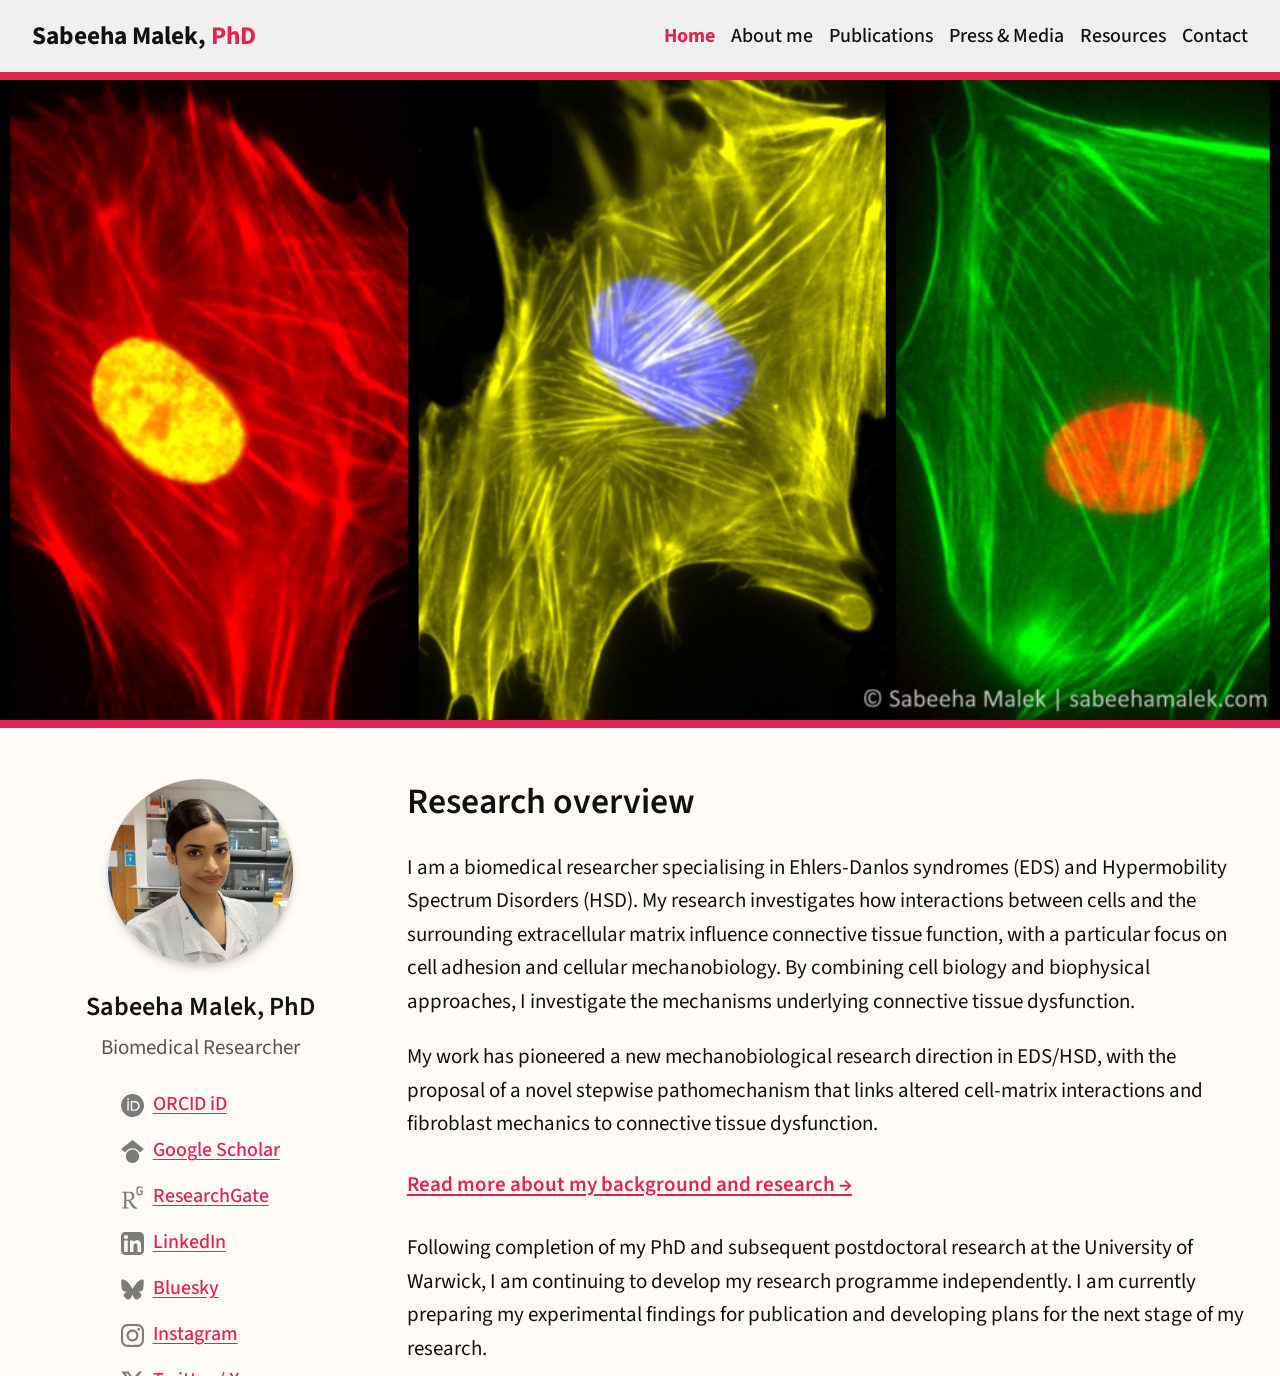
==== index.html @ ce9088b2 "Refactor social links in follow modal" ====
<!DOCTYPE html>
<html lang="en-GB">

<head>
    <meta charset="UTF-8">
    <meta name="viewport" content="width=device-width, initial-scale=1.0">

    <meta
        name="description"
        content="Academic website of Sabeeha Malek, PhD, biomedical researcher specialising in Ehlers–Danlos syndromes, Hypermobility Spectrum Disorders and cellular mechanobiology."
    >

    <title>Sabeeha Malek, PhD | Biomedical Researcher</title>

    <!-- Website favicon -->
    <link rel="icon" type="image/svg+xml" href="favicon.svg">
    <link rel="icon" type="image/png" sizes="32x32" href="favicon-32.png">

    <!-- Load Source Sans 3 from Google Fonts -->
    <link rel="preconnect" href="https://fonts.googleapis.com">
    <link rel="preconnect" href="https://fonts.gstatic.com" crossorigin>
    <link
        href="https://fonts.googleapis.com/css2?family=Source+Sans+3:wght@400;500;600;700;800;900&display=swap"
        rel="stylesheet"
    >

    <!-- Website stylesheet -->
    <link rel="stylesheet" href="css/style.css">
</head>

<body>

<!-- Navigation bar -->
<header class="site-header">
    <nav class="navbar" aria-label="Main navigation">

        <a href="index.html" class="site-name">
            Sabeeha Malek, <span class="degree">PhD</span>
        </a>

        <!-- Mobile hamburger button -->
        <button
            class="menu-toggle"
            type="button"
            aria-label="Open navigation menu"
            aria-expanded="false"
            aria-controls="nav-links"
        >
            <span></span>
            <span></span>
            <span></span>
        </button>

        <!-- Navigation links -->
        <ul class="nav-links" id="nav-links">
            <li>
                <a href="index.html"
                   class="active"
                   aria-current="page"
                   data-text="Home">Home</a>
            </li>
            <li>
                <a href="about.html"
                   data-text="About me">About me</a>
            </li>
            <li>
                <a href="publications.html"
                   data-text="Publications">Publications</a>
            </li>
            <li>
                <a href="press.html"
                   data-text="Press &amp; Media">Press &amp; Media</a>
            </li>
            <li>
                <a href="resources.html"
                   data-text="Resources">Resources</a>
            </li>
            <li>
                <a href="contact.html"
                   data-text="Contact">Contact</a>
            </li>
        </ul>

    </nav>
</header>

<!-- Responsive full-width banner -->
<section class="banner">
    <picture>
        <source
            media="(max-width: 700px)"
            srcset="images/banner-mobile.jpg"
        >
        <img
            src="images/banner.jpg"
            alt="Microscopy images from biomedical research"
        >
    </picture>
</section>

    <!-- Main content -->
    <main class="main-container">

        <!-- Left column: profile and social links -->
        <aside class="profile-column">

            <img
                src="images/profile.jpg"
                alt="Portrait of Sabeeha Malek"
                class="profile-image"
            >

            <div class="profile-details">

                <h2 class="profile-name">Sabeeha Malek, PhD</h2>

                <p class="profile-title">Biomedical Researcher</p>

                <button class="follow-button" id="follow-button" type="button">
                  Follow me
                </button>
                
                <ul class="social-links">

                    <li>
                        <a href="https://orcid.org/0000-0002-6130-541X"
                           target="_blank" rel="noopener noreferrer">
                            <img src="images/icons/orcid.svg"
                                 class="social-icon" alt="">
                            <span>ORCID iD</span>
                        </a>
                    </li>

                    <li>
                        <a href="https://scholar.google.com/citations?user=3GFm5_kAAAAJ&amp;hl=en"
                           target="_blank" rel="noopener noreferrer">
                            <img src="images/icons/google-scholar.svg"
                                 class="social-icon" alt="">
                            <span>Google Scholar</span>
                        </a>
                    </li>

                    <li>
                        <a href="https://www.researchgate.net/profile/Sabeeha-Malek-2"
                           target="_blank" rel="noopener noreferrer">
                            <img src="images/icons/researchgate.svg"
                                 class="social-icon" alt="">
                            <span>ResearchGate</span>
                        </a>
                    </li>

                    <li>
                        <a href="https://uk.linkedin.com/in/sabeehamalek"
                           target="_blank" rel="noopener noreferrer">
                            <img src="images/icons/linkedin.svg"
                                 class="social-icon" alt="">
                            <span>LinkedIn</span>
                        </a>
                    </li>

                    <li>
                        <a href="https://bsky.app/profile/sabeehamalek.bsky.social"
                           target="_blank" rel="noopener noreferrer">
                            <img src="images/icons/bluesky.svg"
                                 class="social-icon" alt="">
                            <span>Bluesky</span>
                        </a>
                    </li>

                    <li>
                        <a href="https://www.instagram.com/sabeehamalek/"
                           target="_blank" rel="noopener noreferrer">
                            <img src="images/icons/instagram.svg"
                                 class="social-icon" alt="">
                            <span>Instagram</span>
                        </a>
                    </li>

                    <li>
                        <a href="https://x.com/SabeehaMalek"
                           target="_blank" rel="noopener noreferrer">
                            <img src="images/icons/x.svg"
                                 class="social-icon" alt="">
                            <span>Twitter / X</span>
                        </a>
                    </li>

                </ul>
            </div>
        </aside>

        <!-- Right column: homepage research overview -->
        <section class="overview-section">

            <h1>Research overview</h1>

            <p>
                I am a biomedical researcher specialising in Ehlers-Danlos
                syndromes (EDS) and Hypermobility Spectrum Disorders (HSD).
                My research investigates how interactions between cells and
                the surrounding extracellular matrix influence
                connective tissue function, with a particular
                focus on cell adhesion and cellular mechanobiology. By
                combining cell biology and biophysical
                approaches, I investigate the mechanisms underlying
                connective tissue dysfunction.
            </p>

            <p>
                My work has pioneered a new mechanobiological research
                direction in EDS/HSD, with the proposal of a novel stepwise 
                pathomechanism that links altered cell-matrix interactions and 
                fibroblast mechanics to connective tissue dysfunction.
            </p>

            <a href="about.html" class="overview-link">
                Read more about my background and research →
            </a>

            <p>
                Following completion of my PhD and subsequent postdoctoral
                research at the University of Warwick, I am continuing to
                develop my research programme independently. I am currently
                preparing my experimental findings for publication and
                developing plans for the next stage of my research.
            </p>

            <a href="publications.html" class="publications-link">
                View my publications →
            </a>

            <!-- Share this page -->
<section class="share-section" aria-label="Share this page">
    <div class="share-inner">

        <h2>share</h2>

        <div class="share-links">

            <!-- 1. Native share -->
            <button
                type="button"
                class="share-icon-button"
                data-share-action="native"
                aria-label="Share this page"
                title="Share this page"
            >
                <img src="images/icons/share.svg" alt="">
            </button>

            <!-- 2. LinkedIn -->
            <a
                href="#"
                class="share-icon-link"
                data-share-link="linkedin"
                target="_blank"
                rel="noopener noreferrer"
                aria-label="Share on LinkedIn"
                title="Share on LinkedIn"
            >
                <img src="images/icons/linkedin.svg" alt="">
            </a>

            <!-- 3. Bluesky -->
            <a
                href="#"
                class="share-icon-link"
                data-share-link="bluesky"
                target="_blank"
                rel="noopener noreferrer"
                aria-label="Share on Bluesky"
                title="Share on Bluesky"
            >
                <img src="images/icons/bluesky.svg" alt="">
            </a>

            <!-- 4. X -->
            <a
                href="#"
                class="share-icon-link"
                data-share-link="x"
                target="_blank"
                rel="noopener noreferrer"
                aria-label="Share on X"
                title="Share on X"
            >
                <img src="images/icons/x.svg" alt="">
            </a>

            <!-- 5. Facebook -->
            <a
                href="#"
                class="share-icon-link"
                data-share-link="facebook"
                target="_blank"
                rel="noopener noreferrer"
                aria-label="Share on Facebook"
                title="Share on Facebook"
            >
                <img src="images/icons/facebook.svg" alt="">
            </a>

            <!-- 6. Email -->
            <a
                href="#"
                class="share-icon-link"
                data-share-link="email"
                aria-label="Share this page by email"
                title="Share by email"
            >
                <img src="images/icons/email.svg" alt="">
            </a>

        </div>

        <p class="share-status"
           id="share-status"
           role="status"
           aria-live="polite"></p>

    </div>
</section>
        </section>

    </main>

<!-- Mobile Follow me pop-up -->
<div
    class="follow-modal-overlay"
    id="follow-modal"
    aria-hidden="true"
>
    <section
        class="follow-modal"
        role="dialog"
        aria-modal="true"
        aria-labelledby="follow-modal-name"
    >
        <button
            class="follow-modal-close"
            id="follow-modal-close"
            type="button"
            aria-label="Close Follow me pop-up"
        >
            &times;
        </button>

        <img
            src="images/profile.jpg"
            alt="Portrait of Sabeeha Malek"
            class="follow-modal-image"
        >

        <h2 class="follow-modal-name" id="follow-modal-name">
            Sabeeha Malek, PhD
        </h2>

        <p class="follow-modal-title">Biomedical Researcher</p>

        <ul class="social-links follow-modal-social-links">

            <li>
                <a href="https://orcid.org/0000-0002-6130-541X"
                   target="_blank" rel="noopener noreferrer">
                    <img src="images/icons/orcid.svg"
                         class="social-icon" alt="">
                    <span>ORCID iD</span>
                </a>
            </li>

            <li>
                <a href="https://scholar.google.com/citations?user=3GFm5_kAAAAJ&amp;hl=en"
                   target="_blank" rel="noopener noreferrer">
                    <img src="images/icons/google-scholar.svg"
                         class="social-icon" alt="">
                    <span>Google Scholar</span>
                </a>
            </li>

            <li>
                <a href="https://www.researchgate.net/profile/Sabeeha-Malek-2"
                   target="_blank" rel="noopener noreferrer">
                    <img src="images/icons/researchgate.svg"
                         class="social-icon" alt="">
                    <span>ResearchGate</span>
                </a>
            </li>

            <li>
                <a href="https://uk.linkedin.com/in/sabeehamalek"
                   target="_blank" rel="noopener noreferrer">
                    <img src="images/icons/linkedin.svg"
                         class="social-icon" alt="">
                    <span>LinkedIn</span>
                </a>
            </li>

            <li>
                <a href="https://bsky.app/profile/sabeehamalek.bsky.social"
                   target="_blank" rel="noopener noreferrer">
                    <img src="images/icons/bluesky.svg"
                         class="social-icon" alt="">
                    <span>Bluesky</span>
                </a>
            </li>

            <li>
                <a href="https://www.instagram.com/sabeehamalek/"
                   target="_blank" rel="noopener noreferrer">
                    <img src="images/icons/instagram.svg"
                         class="social-icon" alt="">
                    <span>Instagram</span>
                </a>
            </li>

            <li>
                <a href="https://x.com/SabeehaMalek"
                   target="_blank" rel="noopener noreferrer">
                    <img src="images/icons/x.svg"
                         class="social-icon" alt="">
                    <span>Twitter / X</span>
                </a>
            </li>

        </ul>
    </section>
</div>

    <!-- Footer -->
    <footer class="site-footer">
        <div class="site-footer-inner">
            <p>&copy; 2026 Sabeeha Malek</p>
        </div>
    </footer>

<script>
document.addEventListener("DOMContentLoaded", function () {

    const menuButton = document.querySelector(".menu-toggle");
    const navbar = document.querySelector(".navbar");
    const navLinks = document.querySelectorAll(".nav-links a");

    const followButton = document.getElementById("follow-button");
    const followModal = document.getElementById("follow-modal");
    const closeFollowModal = document.getElementById("follow-modal-close");

    /* Open and close the mobile navigation menu */

    function closeMenu() {
        navbar.classList.remove("menu-open");
        menuButton.setAttribute("aria-expanded", "false");
        menuButton.setAttribute("aria-label", "Open navigation menu");
    }

    menuButton.addEventListener("click", function (event) {
        event.stopPropagation();

        const isOpen = navbar.classList.toggle("menu-open");

        menuButton.setAttribute("aria-expanded", String(isOpen));
        menuButton.setAttribute(
            "aria-label",
            isOpen ? "Close navigation menu" : "Open navigation menu"
        );
    });

    /* Close the navigation menu after selecting a page */

    navLinks.forEach(function (link) {
        link.addEventListener("click", closeMenu);
    });

    /* Close the navigation menu when tapping outside it */

    document.addEventListener("click", function (event) {
        if (
            navbar.classList.contains("menu-open") &&
            !navbar.contains(event.target)
        ) {
            closeMenu();
        }
    });


    /* Open and close the Follow me pop-up */

    function openFollowModal() {
        followModal.classList.add("is-open");
        followModal.setAttribute("aria-hidden", "false");
        document.body.style.overflow = "hidden";
        closeFollowModal.focus();
    }

    function closeFollowModalPopup() {
        followModal.classList.remove("is-open");
        followModal.setAttribute("aria-hidden", "true");
        document.body.style.overflow = "";
        followButton.focus();
    }

    followButton.addEventListener("click", openFollowModal);

    closeFollowModal.addEventListener("click", closeFollowModalPopup);

    /* Close the Follow me pop-up when tapping outside the panel */

    followModal.addEventListener("click", function (event) {
        if (event.target === followModal) {
            closeFollowModalPopup();
        }
    });


    /* Close open menus with the Escape key */

    document.addEventListener("keydown", function (event) {
        if (event.key === "Escape") {
            if (followModal.classList.contains("is-open")) {
                closeFollowModalPopup();
            }

            if (navbar.classList.contains("menu-open")) {
                closeMenu();
                menuButton.focus();
            }
        }
    });

});
</script>

    
<script>
(function () {
    const pageUrl = window.location.href.split("#")[0];
    const pageTitle = document.title;

    const encodedUrl = encodeURIComponent(pageUrl);
    const encodedTitle = encodeURIComponent(pageTitle);

    /* Set up the social media sharing links */

    document.querySelectorAll("[data-share-link]").forEach(function (link) {
        const platform = link.dataset.shareLink;

        switch (platform) {
            case "linkedin":
                link.href =
                    "https://www.linkedin.com/sharing/share-offsite/?url=" +
                    encodedUrl;
                break;

            case "bluesky":
                link.href =
                    "https://bsky.app/intent/compose?text=" +
                    encodeURIComponent(pageTitle + " " + pageUrl);
                break;

            case "x":
                link.href =
                    "https://x.com/intent/tweet?url=" +
                    encodedUrl +
                    "&text=" + encodedTitle;
                break;

            case "facebook":
                link.href =
                    "https://www.facebook.com/sharer/sharer.php?u=" +
                    encodedUrl;
                break;

            case "email":
                link.href =
                    "mailto:?subject=" + encodedTitle +
                    "&body=" +
                    encodeURIComponent(
                        "I thought you might find this page interesting:\n\n" +
                        pageTitle + "\n" + pageUrl
                    );
                break;
        }
    });

    /* Native sharing, with a copy-link fallback */

    const nativeButton =
        document.querySelector('[data-share-action="native"]');

    const status = document.getElementById("share-status");

    if (nativeButton) {
        nativeButton.addEventListener("click", async function () {
            if (navigator.share) {
                try {
                    await navigator.share({
                        title: pageTitle,
                        url: pageUrl
                    });
                } catch (error) {
                    if (error.name !== "AbortError") {
                        status.textContent =
                            "Sharing was unavailable. Please copy the page link from your address bar.";
                    }
                }
            } else {
                try {
                    await navigator.clipboard.writeText(pageUrl);
                    status.textContent =
                        "Native sharing is unavailable here. The page link has been copied.";
                } catch (error) {
                    window.prompt("Copy this page link:", pageUrl);
                }
            }
        });
    }
})();
</script>

<!-- Automatically switch to hamburger navigation when links wrap -->
<script>
    <script>
(() => {
    const navbar = document.querySelector(".navbar");
    const navLinks = navbar?.querySelector(".nav-links");

    if (!navbar || !navLinks) return;

    const mobileQuery = window.matchMedia("(max-width: 700px)");

    function updateNavigationMode() {
        /* Let the existing mobile CSS handle mobile screens */
        if (mobileQuery.matches) {
            navbar.classList.remove("nav-needs-toggle");
            return;
        }

        /*
         * Temporarily restore the horizontal links so we can
         * check whether they occupy more than one row.
         */
        navbar.classList.remove("nav-needs-toggle");

        const items = Array.from(navLinks.children);

        if (items.length < 2) return;

        const firstRowTop = items[0].getBoundingClientRect().top;

        const linksHaveWrapped = items.some(item =>
            Math.abs(
                item.getBoundingClientRect().top - firstRowTop
            ) > 2
        );

        /* Use hamburger mode only when the links have wrapped */
        navbar.classList.toggle(
            "nav-needs-toggle",
            linksHaveWrapped
        );
    }

    /* Recheck on initial load and whenever the viewport changes */
    updateNavigationMode();

    window.addEventListener("resize", updateNavigationMode);
    window.addEventListener("load", updateNavigationMode);

    /* Recheck after the website's fonts have finished loading */
    if (document.fonts?.ready) {
        document.fonts.ready.then(updateNavigationMode);
    }
})();
</script>
</script>

</body>
</html>
---- css/style.css ----
/* =========================================
   1. BASE STYLES
========================================= */

* {
    box-sizing: border-box;
}

html {
    scroll-behavior: smooth;
    font-size: clamp(
        1rem,
        calc(0.75rem + 0.7vw),
        1.75rem
    );
}

body {
    margin: 0;
    background: #fffcf7;
    color: #111111;
    font-family: 'Source Sans 3', Arial, Helvetica, sans-serif;
    line-height: 1.6;
}

a:focus-visible {
    outline: 2px solid #e22450;
    outline-offset: 4px;
}


/* =========================================
   2. NAVIGATION
========================================= */


.site-header {
    position: sticky;
    top: 0;
    z-index: 1100;

    width: 100%;
    margin: 0;
    border-bottom: 8px solid #e22450;
    background: #f0f0f0;
}


.navbar {
    display: flex;
    align-items: center;
    justify-content: space-between;
    gap: clamp(8px, 1.5vw, 32px);

    width: 100%;
    max-width: none;
    margin: 0;

   padding: 12px clamp(20px, 2.5vw, 48px);
   min-height: clamp(72px, 5vw, 90px);
   
   /*padding: 16px clamp(20px, 2.5vw, 48px);
   min-height: clamp(80px, 5.5vw, 100px);*/


    background: #f0f0f0;
}

.site-name {
    color: #111111;
    font-size: clamp(1rem, calc(0.6rem + 1vw), 1.3rem);
    font-weight: 700;
    text-decoration: none;
    white-space: nowrap;
}

.site-name .degree {
    color: #e22450;
}

.nav-links {
    display: flex;
    align-items: center;
    flex-wrap: wrap;
    gap: 12px clamp(10px, 1.25vw, 24px);

    margin: 0;
    padding: 0;
    list-style: none;
}

.nav-links a {
    position: relative;
    color: #111111;
    font-size: clamp(0.82rem, calc(0.55rem + 0.8vw), 0.95rem);
    font-weight: 500;
    text-decoration: none;
}

/* Invisible text copy to reserve space in navigation links */
.nav-links a::after {
    content: attr(data-text);
    display: block;
    height: 0;
    overflow: hidden;
    visibility: hidden;
    font-weight: 500;
}

.nav-links a:hover {
    color: #e22450;
    font-weight: 500;
}

.nav-links a.active {
    color: #e22450;
    font-weight: 700;
}

/* Elements shown only on mobile */
.menu-toggle,
.follow-button,
.follow-modal-overlay {
    display: none;
}


/* =========================================
   3. RESPONSIVE BANNER
========================================= */

.banner {
    width: 100%;
    margin: 0;
    border-top: none;
    border-bottom: 8px solid #e22450;
}

.banner picture {
    display: block;
}

.banner img {
    display: block;
    width: 100%;
    height: auto;
}


/* =========================================
   4. MAIN LAYOUT
========================================= */

.main-container {
    display: grid;
    grid-template-columns:
        minmax(0, 0.4fr)
        minmax(0, 1fr);

    align-items: start;
    gap: clamp(28px, 3vw, 70px);

    width: 100%;
    max-width: none;
    margin: 0;
    padding:
        clamp(40px, 4vw, 72px)
        clamp(20px, 2.5vw, 48px)
        clamp(50px, 5vw, 90px);
}


/* =========================================
   5. PROFILE COLUMN
========================================= */

.profile-column {
    min-width: 0;
    text-align: center;
}

.profile-image {
    display: block;
    width: clamp(136px, 55%, 272px);
    height: auto;
    aspect-ratio: 1 / 1;
    margin: 0 auto 25px;

    object-fit: cover;
    border-radius: 50%;

    /* Subtle depth effect */
    box-shadow:
        0 5px 10px rgba(0, 0, 0, 0.12),
        0 2px 4px rgba(0, 0, 0, 0.08);
}

.profile-details {
    display: inline-block;
    width: fit-content;
    max-width: 100%;
    margin: 0 auto;
    text-align: center;
}

.profile-name {
    margin: 0;
    font-size: 1.25rem;
    font-weight: 600;
    line-height: 1.4;
    white-space: nowrap;
}

.profile-title {
    margin: 5px 0 25px;
    color: #555555;
    font-size: 1rem;
    white-space: nowrap;
}


/* =========================================
   6. SOCIAL AND ACADEMIC LINKS
========================================= */

.social-links {
    width: fit-content;
    margin: 0 auto;
    padding: 0;
    list-style: none;
    text-align: left;
}

.social-links li {
    margin: 8px 0;
}

.social-links a {
    display: inline-flex;
    align-items: center;
    justify-content: flex-start;
    gap: 9px;

    color: #e22450;
    font-size: 0.95rem;
    font-weight: 500;
    text-decoration: none;
}

.social-links a span {
    text-decoration: underline;
    text-underline-offset: 3px;
}

.social-links a:hover span {
    text-decoration-thickness: 2px;
}

.social-icon {
    display: block;
    flex-shrink: 0;
    width: 26px;
    height: 26px;
    object-fit: contain;

    /* Grey icons; social link text remains red */
    filter: grayscale(1);
    opacity: 0.75;
}


/* =========================================
   7. RESEARCH OVERVIEW
========================================= */

.overview-section {
    min-width: 0;
}

.overview-section h1 {
    margin: 0 0 25px;
    font-size: 1.7rem;
    font-weight: 600;
    line-height: 1.3;
}

.overview-section p {
    max-width: 1100px;
    margin: 0 0 22px;
}


/* =========================================
   8. CONTENT LINKS
========================================= */

.overview-link,
.publications-link {
    display: inline-block;
    margin-top: 5px;

    color: #e22450;
    font-size: 1rem;
    font-weight: 600;
    text-decoration: underline;
    text-underline-offset: 3px;
}

.overview-link,
.publications-link {
    margin-bottom: 30px;
}

.overview-link:hover,
.publications-link:hover {
    text-decoration-thickness: 2px;
}


/* =========================================
   9. SHARE SECTION
========================================= */

.share-section {
    width: 100%;
    margin-top: clamp(56px, 6vw, 84px);
    background: transparent;
}

.share-inner {
    display: flex;
    align-items: center;
    justify-content: flex-start;
    flex-wrap: wrap;
    gap: 12px;

    width: 100%;
    padding: 0;
}

.share-inner h2 {
    margin: 0;
    color: #777777;
    font-size: 1.0rem;
    font-weight: 500;
    line-height: 1.4;
}

.share-links {
    display: flex;
    align-items: center;
    justify-content: flex-end;
    flex-wrap: wrap;
    gap: 10px;
}

/* Consistent sizing for all share icons */
.share-icon-link img,
.share-icon-button img {
    display: block;
    width: 22px;
    height: 22px;
    object-fit: contain;

    /* Show the SVG's original colour */
    filter: none;
    opacity: 1;

    transition: opacity 0.15s ease;
}

.share-icon-link,
.share-icon-button {
    display: inline-flex;
    align-items: center;
    justify-content: center;

    width: 28px;
    height: 28px;
    padding: 3px;

    color: #777777;
    background: transparent;
    border: none;
    border-radius: 5px;

    cursor: pointer;
    text-decoration: none;

    transition:
        transform 0.15s ease,
        background-color 0.15s ease;
}

.share-icon-link:hover,
.share-icon-button:hover {
    background: #f0f0f0;
    transform: translateY(-2px);
}

.share-icon-link:hover img,
.share-icon-button:hover img {
    filter: none;
    opacity: 1;
}

.share-icon-link:focus-visible,
.share-icon-button:focus-visible {
    outline: 2px solid #e22450;
    outline-offset: 3px;
}

.share-icon-button[hidden] {
    display: none;
}

.share-status {
    flex-basis: 100%;
    margin: 0;
    color: #777777;
    font-size: 0.75rem;
    text-align: left;
}

.share-status:empty {
    display: none;
}


/* =========================================
   10. FOOTER
========================================= */

.site-footer {
    width: 100%;
    background: #f0f0f0;
}

.site-footer-inner {
    display: flex;
    align-items: center;
    justify-content: center;

    width: 100%;
    min-height: clamp(70px, 4.8vw, 88px);
    padding: 18px clamp(20px, 2.5vw, 48px);
}

.site-footer-inner p {
    margin: 0;
    color: #555555;
    font-size: 0.72rem;
}


/* =========================================
   11. MOBILE LAYOUT
========================================= */

@media (max-width: 700px) {

    html {
        font-size: 18.4px;
    }

    /* Banner */


.site-header {
    border-bottom-width: 6px;
}

.banner {
    border-bottom-width: 6px;
}


    /* Navigation header */

    .navbar {
        position: relative;
        flex-direction: row;
        align-items: center;
        justify-content: space-between;
        gap: 15px;

        min-height: 76px;
        padding: 18px 20px;
    }

    .site-name {
        font-size: 1.15rem;
        white-space: normal;
    }

    .menu-toggle {
        display: flex;
        flex-direction: column;
        align-items: center;
        justify-content: center;
        gap: 5.1px;

        flex-shrink: 0;
        width: 44px;
        height: 44px;
        padding: 0;

        background: transparent;
        border: none;
        border-radius: 0;
        box-shadow: none;
        appearance: none;

        cursor: pointer;
        -webkit-tap-highlight-color: transparent;
    }

    .menu-toggle span {
        display: block;
        width: 20.4px;
        height: 1.7px;
        background: #111111;
        border-radius: 2px;
    }

    .menu-toggle:hover,
    .menu-toggle:active {
        background: transparent;
        box-shadow: none;
    }

    .menu-toggle:focus:not(:focus-visible) {
        outline: none;
    }

    .menu-toggle:focus-visible {
        outline: 2px solid #e22450;
        outline-offset: 4px;
    }

    /* Navigation dropdown */

    .nav-links {
        display: none;
        position: absolute;
        top: calc(100% + 1px);
        right: 12px;
        z-index: 1000;

        flex-direction: column;
        align-items: stretch;
        flex-wrap: nowrap;
        gap: 0;

        width: min(260px, calc(100vw - 24px));
        margin: 0;
        padding: 8px 0;

        background: #fffcf7;
        border: 1px solid #e8e0d6;
        border-radius: 8px;
        box-shadow: 0 8px 24px rgb(0 0 0 / 14%);
    }

    .navbar.menu-open .nav-links {
        display: flex;
    }

    .nav-links li {
        width: 100%;
    }

    .nav-links a {
        display: block;
        width: 100%;
        padding: 11px 18px;
        font-size: 1rem;
    }

    .nav-links a:hover,
    .nav-links a.active {
        background: #f0f0f0;
    }

    .nav-links a::after {
        content: none;
    }

/* Main content: single-column mobile layout */
.main-container {
    grid-template-columns: minmax(0, 1fr);
    gap: 45px;
    padding: 0 20px 55px;
}

/* Mobile homepage profile image */
.profile-image {
    display: block;
    width: clamp(156px, 63.25%, 313px);
    height: auto;
    aspect-ratio: 1 / 1;

    object-fit: cover;
    border: 5px solid #F0F0F0;
    border-radius: 50%;

    /* Overlap the banner by approximately 15% of image height */
    margin: clamp(-47.15px, -8.625vw, -26.45px) auto 25px;
}

    .profile-details {
        display: block;
        width: 100%;
    }

    .profile-name {
        white-space: normal;
    }

    .profile-title {
        margin-bottom: 18px;
        white-space: normal;
    }

    /* Replace the social list with the Follow me button */

    .profile-column > .profile-details > .social-links {
        display: none;
    }

    .follow-button {
        display: block;
        width: clamp(124.8px, 50.6%, 250.4px);
        margin: 0 auto 10px;
        padding: 9px 12px;

        background: #e22450;
        color: #ffffff;
        border: none;
        border-radius: 3px;

        font: inherit;
        font-size: 0.95rem;
        font-weight: 600;
        cursor: pointer;
    }

    .follow-button:hover {
        background: #bd1b40;
    }

    /* Sliding Follow me panel */

    .follow-modal-overlay {
        display: block;
        position: fixed;
        inset: 0;
        z-index: 2000;

        background: transparent;
        visibility: hidden;
        pointer-events: none;

        transition: visibility 0s linear 0.32s;
    }

    .follow-modal-overlay.is-open {
        visibility: visible;
        pointer-events: auto;
        transition: visibility 0s;
    }

    .follow-modal {
        position: absolute;
        top: 0;
        left: 0;

        width: 80vw;
        max-width: none;
        height: 100vh;
        height: 100dvh;
        max-height: none;

        overflow-y: auto;
        overscroll-behavior: contain;
        padding: 40px 18px 24px;

        background: #fffcf7;
        border-radius: 0;
        box-shadow: 8px 0 24px rgb(0 0 0 / 12%);

        text-align: center;

        transform: translateX(-100%);
        transition: transform 0.32s ease;
    }

    .follow-modal-overlay.is-open .follow-modal {
        transform: translateX(0);
    }

    .follow-modal-close {
        position: absolute;
        top: 6px;
        right: 10px;

        width: 32px;
        height: 32px;
        padding: 0;

        background: transparent;
        color: #555555;
        border: none;

        font-size: 1.8rem;
        line-height: 1;
        cursor: pointer;
    }

    .follow-modal-close:hover {
        color: #e22450;
    }

    .follow-modal-image {
        display: block;
        width: 145px;
        height: 145px;
        margin: 4px auto 12px;

        object-fit: cover;
        border-radius: 50%;

        box-shadow:
            0 5px 10px rgba(0, 0, 0, 0.12),
            0 2px 4px rgba(0, 0, 0, 0.08);
    }

    .follow-modal-name {
        margin: 0;
        font-size: 1.1rem;
        font-weight: 700;
        line-height: 1.35;
        overflow-wrap: anywhere;
    }

    .follow-modal-title {
        margin: 5px 0 18px;
        color: #555555;
        font-size: 1.0rem;
        line-height: 1.4;
    }

   /* Social media links styled as buttons in the Follow me panel */

/* Social media links in the Follow me panel */

.follow-modal-social-links {
    display: flex;
    flex-direction: column;
    align-items: stretch;

    width: 80%;
    max-width: 208px;
    margin: 0 auto;
    padding: 0;
    gap: 16px;

    list-style: none;
}

/* Each row contains a grey icon box and a red link */
.follow-modal-social-links li {
    display: flex;
    align-items: stretch;
    gap: 8px;

    width: 100%;
    margin: 0;
    padding: 0;
}

/* Grey, non-clickable icon box */
.follow-modal-icon-box {
    display: flex;
    align-items: center;
    justify-content: center;

    flex: 0 0 36px;
    width: 36px;
    height: 36px;

    background: #777777;
    border-radius: 3px;
}

/* White icon inside the grey box */
.follow-modal-social-links .social-icon {
    display: block;
    width: 20px;
    height: 20px;
    object-fit: contain;

    filter: grayscale(1) brightness(0) invert(1);
    opacity: 1;
}

/* Red, clickable social media link */
.follow-modal-social-links a {
    display: flex;
    align-items: center;
    justify-content: center;

    flex: 1 1 0;
    min-width: 0;
    min-height: 36px;
    padding: 8px 12px;

    background: #e22450;
    color: #ffffff;
    border: none;
    border-radius: 3px;

    font-size: 0.85rem;
    font-weight: 600;
    line-height: 1.2;
    text-align: center;
    text-decoration: none;
}

/* Keep link text white and without an underline */
.follow-modal-social-links a span {
    color: #ffffff;
    text-decoration: none;
}

/* Hover effect applies only to the red clickable section */
.follow-modal-social-links a:hover {
    background: #bd1b40;
    color: #ffffff;
    text-decoration: none;
}

.follow-modal-social-links a:hover span {
    text-decoration: none;
}

.follow-modal-social-links a:focus-visible {
    outline: 2px solid #e22450;
    outline-offset: 3px;
}

    /* Share section */

    .share-inner {
        gap: 12px;
        padding: 18px 20px;
    }

    .share-links {
        gap: 10px;
    }

}


/* =========================================
   12. VERY NARROW PHONES
========================================= */

@media (max-width: 360px) {

    .follow-modal {
        width: 80vw;
        padding-right: 14px;
        padding-left: 14px;
    }

}

/* =========================================
   13. RESPONSIVE DESKTOP AND TABLET ICONS
========================================= */

@media (min-width: 701px) {

    /* Social and academic icons */
    .social-icon {
        width: clamp(18px, 1.8vw, 26px);
        height: clamp(18px, 1.8vw, 26px);
    }

    /* Icons in the share section */
    .share-icon-link img,
    .share-icon-button img {
        width: clamp(16px, 1.53vw, 22px);
        height: clamp(16px, 1.53vw, 22px);
    }

    /* Clickable areas around share icons */
    .share-icon-link,
    .share-icon-button {
        width: clamp(24px, 1.95vw, 28px);
        height: clamp(24px, 1.95vw, 28px);
    }

    /* Reduce the gap between social icons and their labels */
    .social-links a {
    gap: clamp(8px, 0.7vw, 11px);
   }
}

/* =========================================
   13. DESKTOP AND TABLET NAVIGATION
   Align links with the research overview column
========================================= */

@media (min-width: 701px) {

    /* Match the main content's two-column layout */
    .navbar {
        display: grid;
        grid-template-columns:
            minmax(0, 0.4fr)
            minmax(0, 1fr);

        gap: clamp(28px, 3vw, 70px);
    }

    /* Restore spacing and align links to the
       beginning of the right-hand column */
    .nav-links {
        display: flex;
        align-items: center;
        justify-content: flex-end;
        flex-wrap: wrap;

        width: 100%;
        min-width: 0;

        gap: 12px clamp(10px, 1.25vw, 24px);
    }

    /* -----------------------------------------
       HAMBURGER MODE: activate only when links
       wrap onto more than one row
    ----------------------------------------- */

    .navbar.nav-needs-toggle {
        display: flex;
        align-items: center;
        justify-content: space-between;
        gap: clamp(18px, 2vw, 40px);

        position: relative;
    }

    /* Show the hamburger button when required */
    .navbar.nav-needs-toggle .menu-toggle {
        display: flex;
        flex-direction: column;
        align-items: center;
        justify-content: center;
        gap: 5.1px;

        flex-shrink: 0;
        width: 44px;
        height: 44px;
        padding: 0;

        background: transparent;
        border: none;
        border-radius: 0;
        box-shadow: none;
        appearance: none;

        cursor: pointer;
        -webkit-tap-highlight-color: transparent;
    }

    .navbar.nav-needs-toggle .menu-toggle span {
        display: block;
        width: 20.4px;
        height: 1.7px;
        background: #111111;
        border-radius: 2px;
    }

    .navbar.nav-needs-toggle .menu-toggle:hover,
    .navbar.nav-needs-toggle .menu-toggle:active {
        background: transparent;
        box-shadow: none;
    }

    .navbar.nav-needs-toggle .menu-toggle:focus:not(:focus-visible) {
        outline: none;
    }

    .navbar.nav-needs-toggle .menu-toggle:focus-visible {
        outline: 2px solid #e22450;
        outline-offset: 4px;
    }

    /* Turn the wrapped links into a dropdown */
    .navbar.nav-needs-toggle .nav-links {
        display: none;
        position: absolute;
        top: calc(100% + 1px);
        right: 12px;
        z-index: 1000;

        flex-direction: column;
        align-items: stretch;
        justify-content: flex-start;
        flex-wrap: nowrap;
        gap: 0;

        width: min(260px, calc(100vw - 24px));
        margin: 0;
        padding: 8px 0;

        background: #fffcf7;
        border: 1px solid #e8e0d6;
        border-radius: 8px;
        box-shadow: 0 8px 24px rgb(0 0 0 / 14%);
    }

    /* Open the dropdown using the existing menu-open class */
    .navbar.nav-needs-toggle.menu-open .nav-links {
        display: flex;
    }

    .navbar.nav-needs-toggle .nav-links li {
        width: 100%;
    }

    .navbar.nav-needs-toggle .nav-links a {
        display: block;
        width: 100%;
        padding: 11px 18px;
        font-size: 1rem;
    }

    .navbar.nav-needs-toggle .nav-links a:hover,
    .navbar.nav-needs-toggle .nav-links a.active {
        background: #f0f0f0;
    }

    .navbar.nav-needs-toggle .nav-links a::after {
        content: none;
    }
}
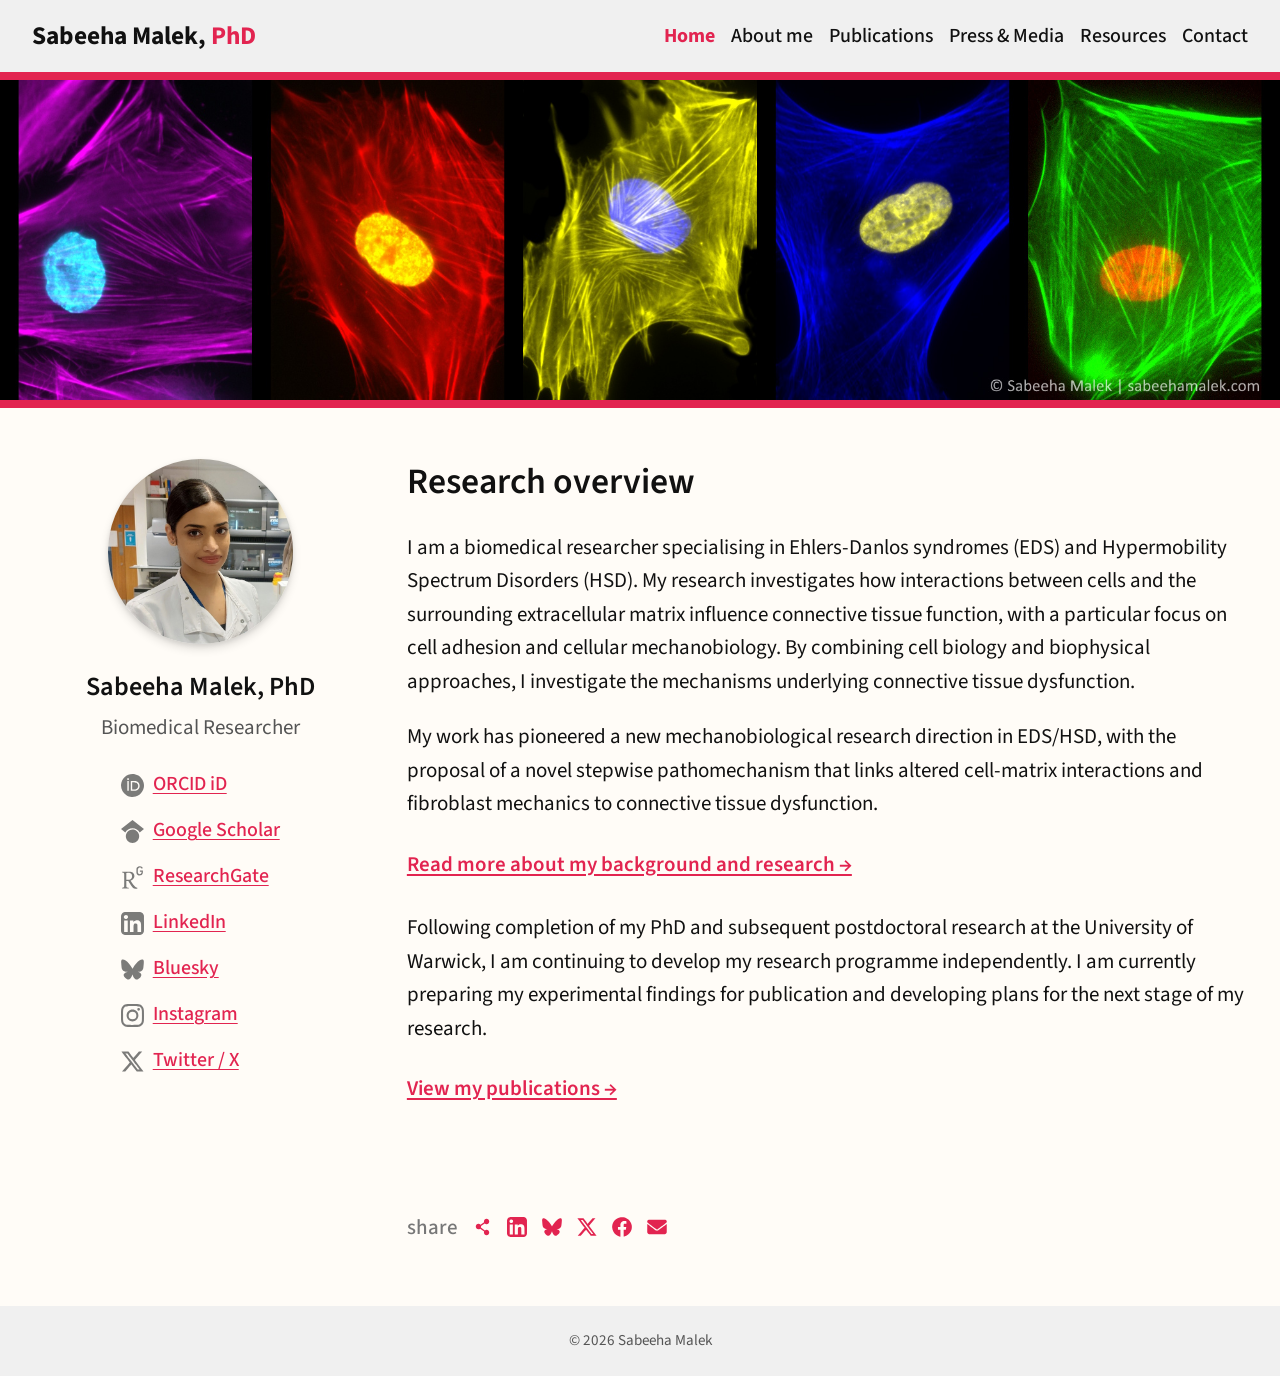
==== commit bb5a3fd3: "Fix hyphenation in meta description Corrected hyphenation in the meta description." ====
--- a/index.html
+++ b/index.html
@@ -8,7 +8,7 @@
 
     <meta
         name="description"
-        content="Academic website of Sabeeha Malek, PhD, biomedical researcher specialising in Ehlers–Danlos syndromes, Hypermobility Spectrum Disorders and cellular mechanobiology."
+        content="Academic website of Sabeeha Malek, PhD, biomedical researcher specialising in Ehlers-Danlos syndromes, Hypermobility Spectrum Disorders and cellular mechanobiology."
     >
 
     <title>Sabeeha Malek, PhD | Biomedical Researcher</title>
@@ -619,7 +619,6 @@
 
 <!-- Automatically switch to hamburger navigation when links wrap -->
 <script>
-    <script>
 (() => {
     const navbar = document.querySelector(".navbar");
     const navLinks = navbar?.querySelector(".nav-links");
--- a/css/style.css
+++ b/css/style.css
@@ -602,7 +602,7 @@
     aspect-ratio: 1 / 1;
 
     object-fit: cover;
-    border: 5px solid #F0F0F0;
+    border: 5px solid #f0f0f0;
     border-radius: 50%;
 
     /* Overlap the banner by approximately 15% of image height */
@@ -751,104 +751,30 @@
         line-height: 1.4;
     }
 
-   /* Social media links styled as buttons in the Follow me panel */
-
-/* Social media links in the Follow me panel */
-
-.follow-modal-social-links {
-    display: flex;
-    flex-direction: column;
-    align-items: stretch;
-
-    width: 80%;
-    max-width: 208px;
-    margin: 0 auto;
-    padding: 0;
-    gap: 16px;
-
-    list-style: none;
-}
-
-/* Each row contains a grey icon box and a red link */
-.follow-modal-social-links li {
-    display: flex;
-    align-items: stretch;
-    gap: 8px;
-
-    width: 100%;
-    margin: 0;
-    padding: 0;
-}
-
-/* Grey, non-clickable icon box */
-.follow-modal-icon-box {
-    display: flex;
-    align-items: center;
-    justify-content: center;
-
-    flex: 0 0 36px;
-    width: 36px;
-    height: 36px;
-
-    background: #777777;
-    border-radius: 3px;
-}
-
-/* White icon inside the grey box */
-.follow-modal-social-links .social-icon {
-    display: block;
-    width: 20px;
-    height: 20px;
-    object-fit: contain;
-
-    filter: grayscale(1) brightness(0) invert(1);
-    opacity: 1;
-}
-
-/* Red, clickable social media link */
-.follow-modal-social-links a {
-    display: flex;
-    align-items: center;
-    justify-content: center;
-
-    flex: 1 1 0;
-    min-width: 0;
-    min-height: 36px;
-    padding: 8px 12px;
-
-    background: #e22450;
-    color: #ffffff;
-    border: none;
-    border-radius: 3px;
-
-    font-size: 0.85rem;
-    font-weight: 600;
-    line-height: 1.2;
-    text-align: center;
-    text-decoration: none;
-}
-
-/* Keep link text white and without an underline */
-.follow-modal-social-links a span {
-    color: #ffffff;
-    text-decoration: none;
-}
-
-/* Hover effect applies only to the red clickable section */
-.follow-modal-social-links a:hover {
-    background: #bd1b40;
-    color: #ffffff;
-    text-decoration: none;
-}
-
-.follow-modal-social-links a:hover span {
-    text-decoration: none;
-}
-
-.follow-modal-social-links a:focus-visible {
-    outline: 2px solid #e22450;
-    outline-offset: 3px;
-}
+    .follow-modal-social-links {
+        display: flex;
+        flex-direction: column;
+        align-items: flex-start;
+
+        width: fit-content;
+        max-width: 100%;
+        margin: 0 auto;
+        text-align: left;
+    }
+
+    .follow-modal-social-links li {
+        margin: 7px 0;
+    }
+
+    .follow-modal-social-links a {
+        gap: 9px;
+        font-size: 0.9rem;
+    }
+
+    .follow-modal-social-links .social-icon {
+        width: 23px;
+        height: 23px;
+    }
 
     /* Share section */
 
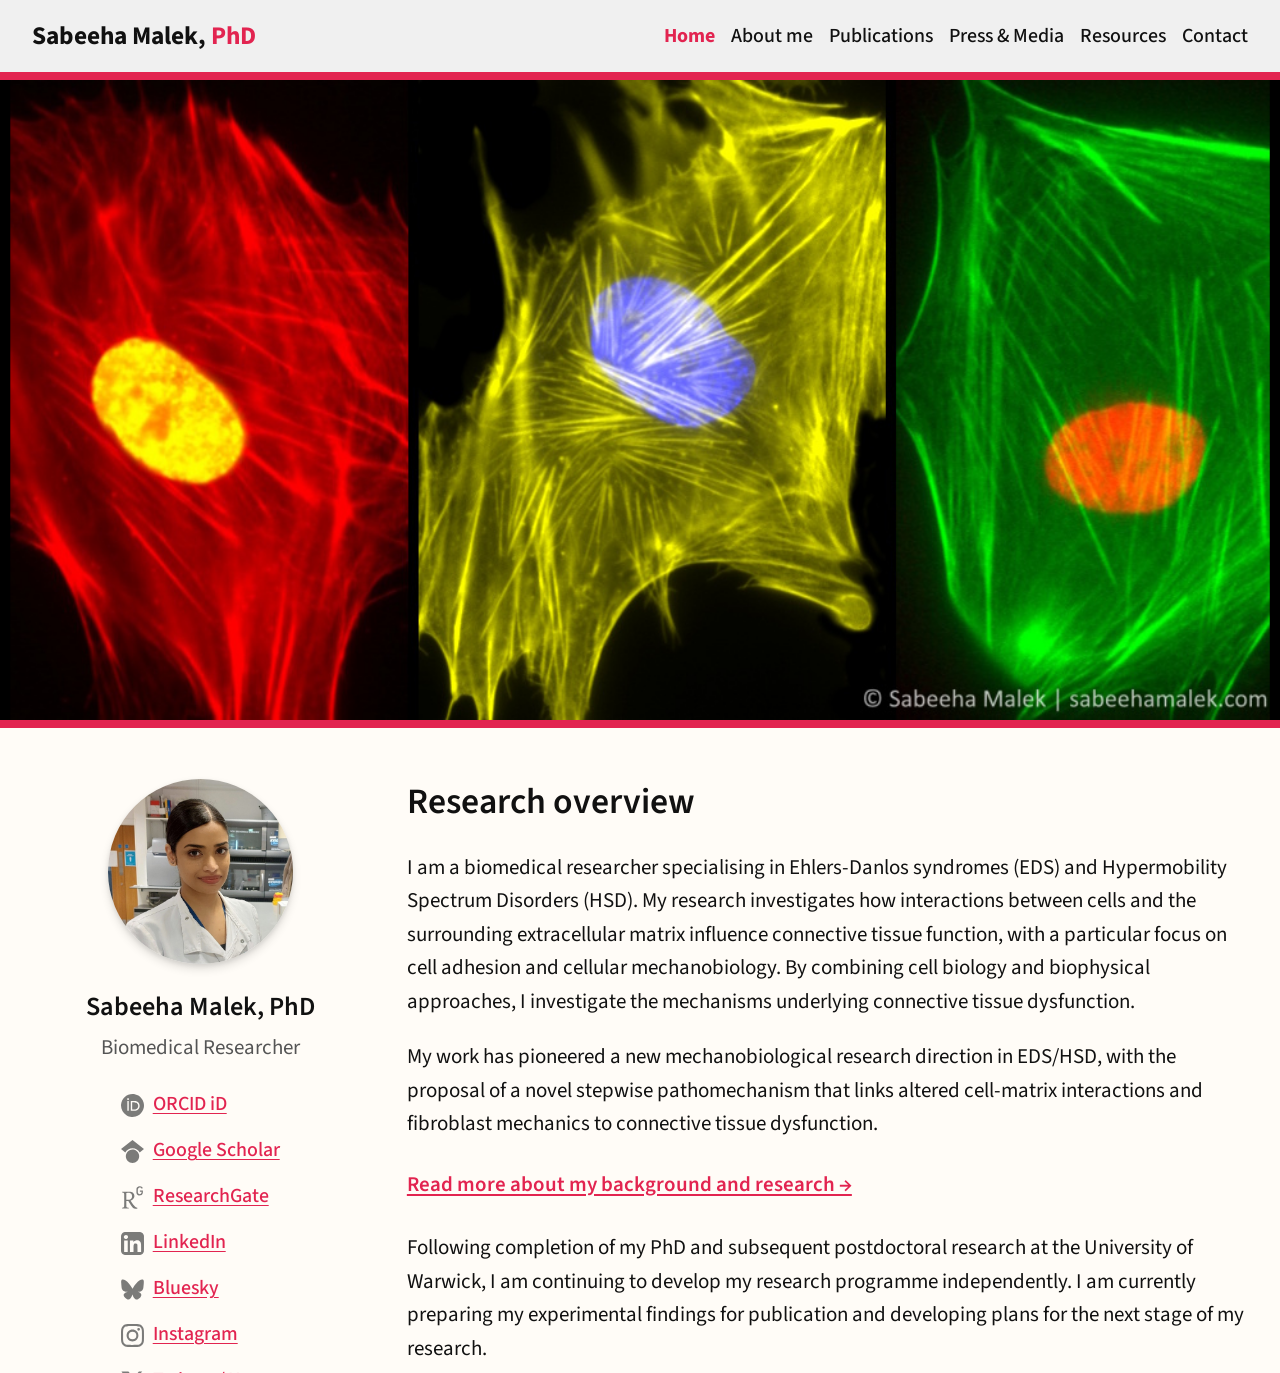
==== commit 44cf4b68: "Change heading text from 'share' to 'Share'" ====
--- a/index.html
+++ b/index.html
@@ -234,7 +234,7 @@
 <section class="share-section" aria-label="Share this page">
     <div class="share-inner">
 
-        <h2>share</h2>
+        <h2>Share</h2>
 
         <div class="share-links">
 
--- a/css/style.css
+++ b/css/style.css
@@ -342,7 +342,7 @@
 .share-inner h2 {
     margin: 0;
     color: #777777;
-    font-size: 1.0rem;
+    font-size: 0.9rem;
     font-weight: 500;
     line-height: 1.4;
 }
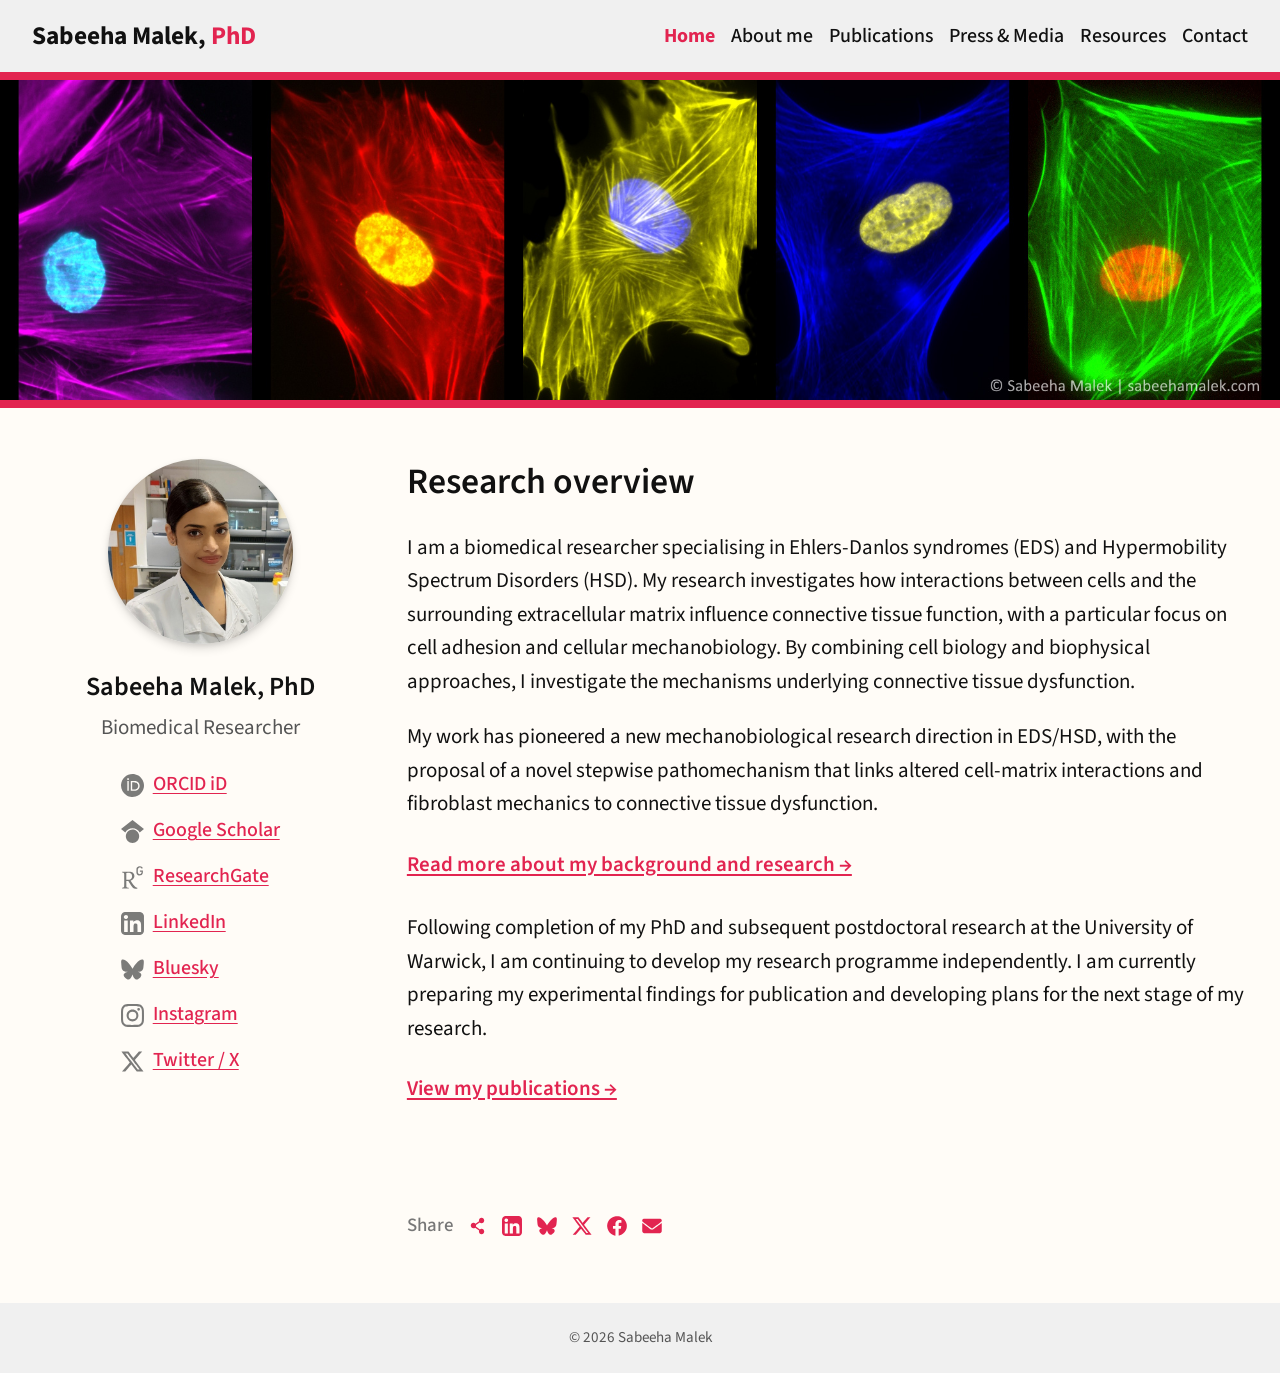
==== commit afe52a30: "Modify Source Sans 3 font weights in index.html Updated font weights for Source Sans 3 in the styles" ====
--- a/index.html
+++ b/index.html
@@ -21,7 +21,7 @@
     <link rel="preconnect" href="https://fonts.googleapis.com">
     <link rel="preconnect" href="https://fonts.gstatic.com" crossorigin>
     <link
-        href="https://fonts.googleapis.com/css2?family=Source+Sans+3:wght@400;500;600;700;800;900&display=swap"
+        href="https://fonts.googleapis.com/css2?family=Source+Sans+3:wght@400;450;500;550;600;650;700;750;800;850;900&display=swap"
         rel="stylesheet"
     >
 
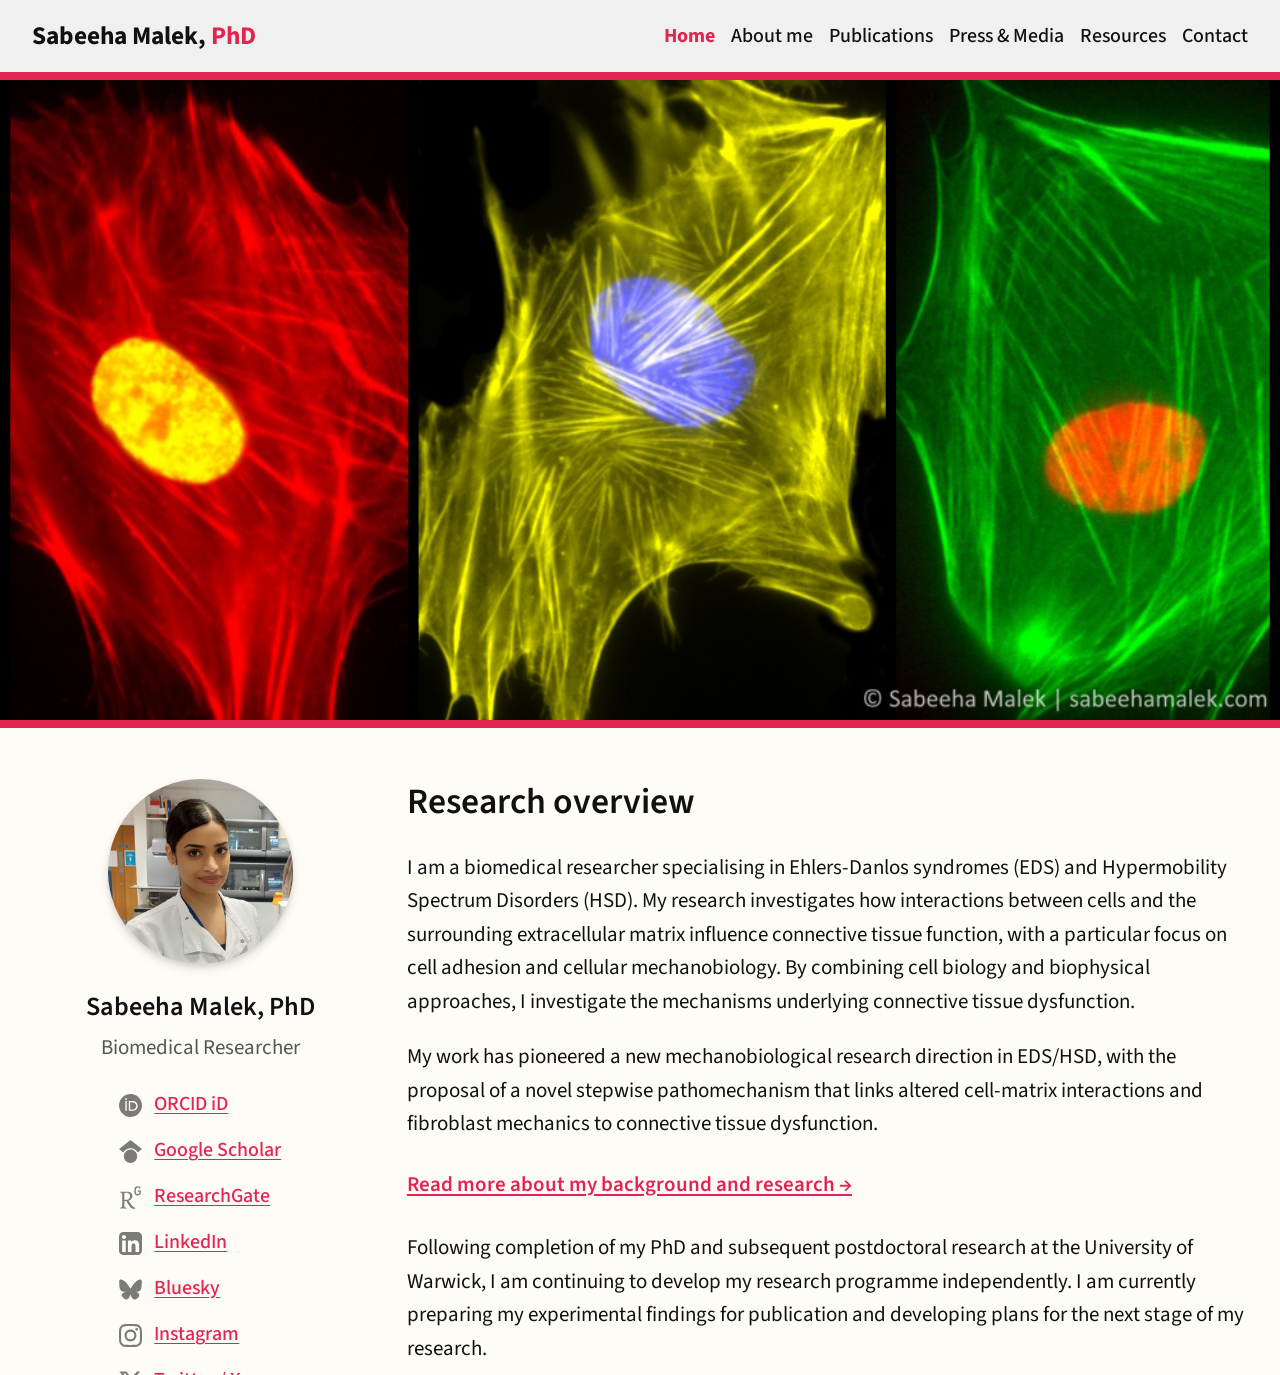
==== commit d4606547: "Refactor HTML structure and improve accessibility" ====
--- a/index.html
+++ b/index.html
@@ -21,7 +21,7 @@
     <link rel="preconnect" href="https://fonts.googleapis.com">
     <link rel="preconnect" href="https://fonts.gstatic.com" crossorigin>
     <link
-        href="https://fonts.googleapis.com/css2?family=Source+Sans+3:wght@400;450;500;550;600;650;700;750;800;850;900&display=swap"
+        href="https://fonts.googleapis.com/css2?family=Source+Sans+3:wght@400..800&display=swap"
         rel="stylesheet"
     >
 
@@ -39,7 +39,7 @@
             Sabeeha Malek, <span class="degree">PhD</span>
         </a>
 
-        <!-- Mobile hamburger button -->
+        <!-- Hamburger navigation button -->
         <button
             class="menu-toggle"
             type="button"
@@ -57,28 +57,22 @@
             <li>
                 <a href="index.html"
                    class="active"
-                   aria-current="page"
-                   data-text="Home">Home</a>
-            </li>
-            <li>
-                <a href="about.html"
-                   data-text="About me">About me</a>
-            </li>
-            <li>
-                <a href="publications.html"
-                   data-text="Publications">Publications</a>
-            </li>
-            <li>
-                <a href="press.html"
-                   data-text="Press &amp; Media">Press &amp; Media</a>
-            </li>
-            <li>
-                <a href="resources.html"
-                   data-text="Resources">Resources</a>
-            </li>
-            <li>
-                <a href="contact.html"
-                   data-text="Contact">Contact</a>
+                   aria-current="page">Home</a>
+            </li>
+            <li>
+                <a href="about.html">About me</a>
+            </li>
+            <li>
+                <a href="publications.html">Publications</a>
+            </li>
+            <li>
+                <a href="press.html">Press &amp; Media</a>
+            </li>
+            <li>
+                <a href="resources.html">Resources</a>
+            </li>
+            <li>
+                <a href="contact.html">Contact</a>
             </li>
         </ul>
 
@@ -86,7 +80,7 @@
 </header>
 
 <!-- Responsive full-width banner -->
-<section class="banner">
+<div class="banner">
     <picture>
         <source
             media="(max-width: 700px)"
@@ -97,7 +91,7 @@
             alt="Microscopy images from biomedical research"
         >
     </picture>
-</section>
+</div>
 
     <!-- Main content -->
     <main class="main-container">
@@ -113,7 +107,7 @@
 
             <div class="profile-details">
 
-                <h2 class="profile-name">Sabeeha Malek, PhD</h2>
+                <p class="profile-name">Sabeeha Malek, PhD</p>
 
                 <p class="profile-title">Biomedical Researcher</p>
 
@@ -275,7 +269,7 @@
                 <img src="images/icons/bluesky.svg" alt="">
             </a>
 
-            <!-- 4. X -->
+            <!-- 4. twitter/X -->
             <a
                 href="#"
                 class="share-icon-link"
@@ -316,8 +310,7 @@
 
         <p class="share-status"
            id="share-status"
-           role="status"
-           aria-live="polite"></p>
+           role="status"></p>
 
     </div>
 </section>
@@ -440,7 +433,6 @@
     const menuButton = document.querySelector(".menu-toggle");
     const navbar = document.querySelector(".navbar");
     const navLinks = document.querySelectorAll(".nav-links a");
-
     const followButton = document.getElementById("follow-button");
     const followModal = document.getElementById("follow-modal");
     const closeFollowModal = document.getElementById("follow-modal-close");
@@ -455,9 +447,7 @@
 
     menuButton.addEventListener("click", function (event) {
         event.stopPropagation();
-
         const isOpen = navbar.classList.toggle("menu-open");
-
         menuButton.setAttribute("aria-expanded", String(isOpen));
         menuButton.setAttribute(
             "aria-label",
@@ -474,14 +464,12 @@
     /* Close the navigation menu when tapping outside it */
 
     document.addEventListener("click", function (event) {
-        if (
-            navbar.classList.contains("menu-open") &&
+        if (navbar.classList.contains("menu-open") &&
             !navbar.contains(event.target)
         ) {
             closeMenu();
         }
     });
-
 
     /* Open and close the Follow me pop-up */
 
@@ -500,7 +488,6 @@
     }
 
     followButton.addEventListener("click", openFollowModal);
-
     closeFollowModal.addEventListener("click", closeFollowModalPopup);
 
     /* Close the Follow me pop-up when tapping outside the panel */
@@ -510,7 +497,6 @@
             closeFollowModalPopup();
         }
     });
-
 
     /* Close open menus with the Escape key */
 
@@ -526,11 +512,10 @@
             }
         }
     });
-
 });
+    
 </script>
 
-    
 <script>
 (function () {
     const pageUrl = window.location.href.split("#")[0];
@@ -586,9 +571,7 @@
 
     const nativeButton =
         document.querySelector('[data-share-action="native"]');
-
     const status = document.getElementById("share-status");
-
     if (nativeButton) {
         nativeButton.addEventListener("click", async function () {
             if (navigator.share) {
@@ -634,18 +617,12 @@
             return;
         }
 
-        /*
-         * Temporarily restore the horizontal links so we can
-         * check whether they occupy more than one row.
-         */
+        /* Temporarily restore horizontal links to check whether they occupy more than one row.*/
+        
         navbar.classList.remove("nav-needs-toggle");
-
         const items = Array.from(navLinks.children);
-
         if (items.length < 2) return;
-
         const firstRowTop = items[0].getBoundingClientRect().top;
-
         const linksHaveWrapped = items.some(item =>
             Math.abs(
                 item.getBoundingClientRect().top - firstRowTop
@@ -657,11 +634,21 @@
             "nav-needs-toggle",
             linksHaveWrapped
         );
+        /* Close the menu if the horizontal navigation fits again */
+if (!linksHaveWrapped) {
+    navbar.classList.remove("menu-open");
+
+    const menuButton = navbar.querySelector(".menu-toggle");
+
+    if (menuButton) {
+        menuButton.setAttribute("aria-expanded", "false");
+        menuButton.setAttribute("aria-label", "Open navigation menu");
+    }
+}
     }
 
     /* Recheck on initial load and whenever the viewport changes */
     updateNavigationMode();
-
     window.addEventListener("resize", updateNavigationMode);
     window.addEventListener("load", updateNavigationMode);
 
@@ -671,7 +658,6 @@
     }
 })();
 </script>
-</script>
 
 </body>
 </html>
--- a/css/style.css
+++ b/css/style.css
@@ -1,7 +1,4 @@
-
-/* =========================================
-   1. BASE STYLES
-========================================= */
+/* ====== 1. BASE STYLES ======= */
 
 * {
     box-sizing: border-box;
@@ -9,11 +6,7 @@
 
 html {
     scroll-behavior: smooth;
-    font-size: clamp(
-        1rem,
-        calc(0.75rem + 0.7vw),
-        1.75rem
-    );
+    font-size: clamp(1rem, calc(0.75rem + 0.7vw), 1.75rem);
 }
 
 body {
@@ -29,41 +22,28 @@
     outline-offset: 4px;
 }
 
-
-/* =========================================
-   2. NAVIGATION
-========================================= */
-
+/* ======= 2. NAVIGATION ======= */
 
 .site-header {
     position: sticky;
     top: 0;
     z-index: 1100;
-
     width: 100%;
     margin: 0;
     border-bottom: 8px solid #e22450;
     background: #f0f0f0;
 }
-
 
 .navbar {
     display: flex;
     align-items: center;
     justify-content: space-between;
     gap: clamp(8px, 1.5vw, 32px);
-
     width: 100%;
     max-width: none;
     margin: 0;
-
-   padding: 12px clamp(20px, 2.5vw, 48px);
-   min-height: clamp(72px, 5vw, 90px);
-   
-   /*padding: 16px clamp(20px, 2.5vw, 48px);
-   min-height: clamp(80px, 5.5vw, 100px);*/
-
-
+    padding: 12px clamp(20px, 2.5vw, 48px);
+    min-height: clamp(72px, 5vw, 90px);
     background: #f0f0f0;
 }
 
@@ -84,33 +64,20 @@
     align-items: center;
     flex-wrap: wrap;
     gap: 12px clamp(10px, 1.25vw, 24px);
-
     margin: 0;
     padding: 0;
     list-style: none;
 }
 
 .nav-links a {
-    position: relative;
     color: #111111;
     font-size: clamp(0.82rem, calc(0.55rem + 0.8vw), 0.95rem);
     font-weight: 500;
     text-decoration: none;
 }
 
-/* Invisible text copy to reserve space in navigation links */
-.nav-links a::after {
-    content: attr(data-text);
-    display: block;
-    height: 0;
-    overflow: hidden;
-    visibility: hidden;
-    font-weight: 500;
-}
-
 .nav-links a:hover {
     color: #e22450;
-    font-weight: 500;
 }
 
 .nav-links a.active {
@@ -125,10 +92,7 @@
     display: none;
 }
 
-
-/* =========================================
-   3. RESPONSIVE BANNER
-========================================= */
+/* ======= 3. RESPONSIVE BANNER ======= */
 
 .banner {
     width: 100%;
@@ -147,10 +111,7 @@
     height: auto;
 }
 
-
-/* =========================================
-   4. MAIN LAYOUT
-========================================= */
+/* ======= 4. MAIN LAYOUT ======= */
 
 .main-container {
     display: grid;
@@ -170,10 +131,7 @@
         clamp(50px, 5vw, 90px);
 }
 
-
-/* =========================================
-   5. PROFILE COLUMN
-========================================= */
+/* ======= 5. PROFILE COLUMN ======= */
 
 .profile-column {
     min-width: 0;
@@ -186,11 +144,8 @@
     height: auto;
     aspect-ratio: 1 / 1;
     margin: 0 auto 25px;
-
     object-fit: cover;
     border-radius: 50%;
-
-    /* Subtle depth effect */
     box-shadow:
         0 5px 10px rgba(0, 0, 0, 0.12),
         0 2px 4px rgba(0, 0, 0, 0.08);
@@ -219,10 +174,7 @@
     white-space: nowrap;
 }
 
-
-/* =========================================
-   6. SOCIAL AND ACADEMIC LINKS
-========================================= */
+/* ======= 6. SOCIAL AND ACADEMIC LINKS ======= */
 
 .social-links {
     width: fit-content;
@@ -240,8 +192,7 @@
     display: inline-flex;
     align-items: center;
     justify-content: flex-start;
-    gap: 9px;
-
+    gap: 12px;
     color: #e22450;
     font-size: 0.95rem;
     font-weight: 500;
@@ -263,16 +214,12 @@
     width: 26px;
     height: 26px;
     object-fit: contain;
-
-    /* Grey icons; social link text remains red */
     filter: grayscale(1);
     opacity: 0.75;
 }
 
 
-/* =========================================
-   7. RESEARCH OVERVIEW
-========================================= */
+/* ======= 7. RESEARCH OVERVIEW ======= */
 
 .overview-section {
     min-width: 0;
@@ -290,16 +237,13 @@
     margin: 0 0 22px;
 }
 
-
-/* =========================================
-   8. CONTENT LINKS
-========================================= */
+/* ======= 8. CONTENT LINKS ======= */
 
 .overview-link,
 .publications-link {
     display: inline-block;
     margin-top: 5px;
-
+    margin-bottom: 30px;
     color: #e22450;
     font-size: 1rem;
     font-weight: 600;
@@ -307,20 +251,12 @@
     text-underline-offset: 3px;
 }
 
-.overview-link,
-.publications-link {
-    margin-bottom: 30px;
-}
-
 .overview-link:hover,
 .publications-link:hover {
     text-decoration-thickness: 2px;
 }
 
-
-/* =========================================
-   9. SHARE SECTION
-========================================= */
+/* ======= 9. SHARE SECTION ======= */
 
 .share-section {
     width: 100%;
@@ -334,7 +270,6 @@
     justify-content: flex-start;
     flex-wrap: wrap;
     gap: 12px;
-
     width: 100%;
     padding: 0;
 }
@@ -342,8 +277,8 @@
 .share-inner h2 {
     margin: 0;
     color: #777777;
-    font-size: 0.9rem;
-    font-weight: 500;
+    font-size: 0.85rem;
+    font-weight: 450;
     line-height: 1.4;
 }
 
@@ -352,22 +287,15 @@
     align-items: center;
     justify-content: flex-end;
     flex-wrap: wrap;
-    gap: 10px;
-}
-
-/* Consistent sizing for all share icons */
+    gap: 7px;
+}
+
 .share-icon-link img,
 .share-icon-button img {
     display: block;
     width: 22px;
     height: 22px;
     object-fit: contain;
-
-    /* Show the SVG's original colour */
-    filter: none;
-    opacity: 1;
-
-    transition: opacity 0.15s ease;
 }
 
 .share-icon-link,
@@ -375,19 +303,15 @@
     display: inline-flex;
     align-items: center;
     justify-content: center;
-
     width: 28px;
     height: 28px;
     padding: 3px;
-
     color: #777777;
     background: transparent;
     border: none;
     border-radius: 5px;
-
     cursor: pointer;
     text-decoration: none;
-
     transition:
         transform 0.15s ease,
         background-color 0.15s ease;
@@ -399,12 +323,6 @@
     transform: translateY(-2px);
 }
 
-.share-icon-link:hover img,
-.share-icon-button:hover img {
-    filter: none;
-    opacity: 1;
-}
-
 .share-icon-link:focus-visible,
 .share-icon-button:focus-visible {
     outline: 2px solid #e22450;
@@ -427,10 +345,7 @@
     display: none;
 }
 
-
-/* =========================================
-   10. FOOTER
-========================================= */
+/* ======= 10. FOOTER ======= */
 
 .site-footer {
     width: 100%;
@@ -441,7 +356,6 @@
     display: flex;
     align-items: center;
     justify-content: center;
-
     width: 100%;
     min-height: clamp(70px, 4.8vw, 88px);
     padding: 18px clamp(20px, 2.5vw, 48px);
@@ -453,20 +367,13 @@
     font-size: 0.72rem;
 }
 
-
-/* =========================================
-   11. MOBILE LAYOUT
-========================================= */
+/* ======= 11. MOBILE LAYOUT ======= */
 
 @media (max-width: 700px) {
-
     html {
         font-size: 18.4px;
     }
 
-    /* Banner */
-
-
 .site-header {
     border-bottom-width: 6px;
 }
@@ -474,9 +381,6 @@
 .banner {
     border-bottom-width: 6px;
 }
-
-
-    /* Navigation header */
 
     .navbar {
         position: relative;
@@ -484,7 +388,6 @@
         align-items: center;
         justify-content: space-between;
         gap: 15px;
-
         min-height: 76px;
         padding: 18px 20px;
     }
@@ -500,18 +403,15 @@
         align-items: center;
         justify-content: center;
         gap: 5.1px;
-
         flex-shrink: 0;
         width: 44px;
         height: 44px;
         padding: 0;
-
         background: transparent;
         border: none;
         border-radius: 0;
         box-shadow: none;
         appearance: none;
-
         cursor: pointer;
         -webkit-tap-highlight-color: transparent;
     }
@@ -539,27 +439,22 @@
         outline-offset: 4px;
     }
 
-    /* Navigation dropdown */
-
     .nav-links {
         display: none;
         position: absolute;
         top: calc(100% + 1px);
         right: 12px;
         z-index: 1000;
-
         flex-direction: column;
         align-items: stretch;
         flex-wrap: nowrap;
         gap: 0;
-
         width: min(260px, calc(100vw - 24px));
         margin: 0;
         padding: 8px 0;
-
         background: #fffcf7;
-        border: 1px solid #e8e0d6;
-        border-radius: 8px;
+        border: 1px solid #dddddd;
+        border-radius: 3px;
         box-shadow: 0 8px 24px rgb(0 0 0 / 14%);
     }
 
@@ -583,29 +478,20 @@
         background: #f0f0f0;
     }
 
-    .nav-links a::after {
-        content: none;
-    }
-
-/* Main content: single-column mobile layout */
 .main-container {
     grid-template-columns: minmax(0, 1fr);
     gap: 45px;
     padding: 0 20px 55px;
 }
 
-/* Mobile homepage profile image */
 .profile-image {
     display: block;
     width: clamp(156px, 63.25%, 313px);
     height: auto;
     aspect-ratio: 1 / 1;
-
     object-fit: cover;
     border: 5px solid #f0f0f0;
     border-radius: 50%;
-
-    /* Overlap the banner by approximately 15% of image height */
     margin: clamp(-47.15px, -8.625vw, -26.45px) auto 25px;
 }
 
@@ -623,23 +509,19 @@
         white-space: normal;
     }
 
-    /* Replace the social list with the Follow me button */
-
     .profile-column > .profile-details > .social-links {
         display: none;
     }
 
     .follow-button {
         display: block;
-        width: clamp(124.8px, 50.6%, 250.4px);
+        width: clamp(95px, 40%, 200px);
         margin: 0 auto 10px;
         padding: 9px 12px;
-
         background: #e22450;
-        color: #ffffff;
+        color: #fffcf7;
         border: none;
         border-radius: 3px;
-
         font: inherit;
         font-size: 0.95rem;
         font-weight: 600;
@@ -649,19 +531,15 @@
     .follow-button:hover {
         background: #bd1b40;
     }
-
-    /* Sliding Follow me panel */
 
     .follow-modal-overlay {
         display: block;
         position: fixed;
         inset: 0;
         z-index: 2000;
-
         background: transparent;
         visibility: hidden;
         pointer-events: none;
-
         transition: visibility 0s linear 0.32s;
     }
 
@@ -675,23 +553,18 @@
         position: absolute;
         top: 0;
         left: 0;
-
         width: 80vw;
         max-width: none;
         height: 100vh;
         height: 100dvh;
         max-height: none;
-
         overflow-y: auto;
         overscroll-behavior: contain;
         padding: 40px 18px 24px;
-
         background: #fffcf7;
         border-radius: 0;
         box-shadow: 8px 0 24px rgb(0 0 0 / 12%);
-
         text-align: center;
-
         transform: translateX(-100%);
         transition: transform 0.32s ease;
     }
@@ -704,15 +577,12 @@
         position: absolute;
         top: 6px;
         right: 10px;
-
         width: 32px;
         height: 32px;
         padding: 0;
-
         background: transparent;
         color: #555555;
         border: none;
-
         font-size: 1.8rem;
         line-height: 1;
         cursor: pointer;
@@ -727,10 +597,8 @@
         width: 145px;
         height: 145px;
         margin: 4px auto 12px;
-
         object-fit: cover;
         border-radius: 50%;
-
         box-shadow:
             0 5px 10px rgba(0, 0, 0, 0.12),
             0 2px 4px rgba(0, 0, 0, 0.08);
@@ -755,7 +623,6 @@
         display: flex;
         flex-direction: column;
         align-items: flex-start;
-
         width: fit-content;
         max-width: 100%;
         margin: 0 auto;
@@ -776,8 +643,6 @@
         height: 23px;
     }
 
-    /* Share section */
-
     .share-inner {
         gap: 12px;
         padding: 18px 20px;
@@ -786,120 +651,85 @@
     .share-links {
         gap: 10px;
     }
-
-}
-
-
-/* =========================================
-   12. VERY NARROW PHONES
-========================================= */
+}
+
+/* ======= 12. VERY NARROW PHONES ======= */
 
 @media (max-width: 360px) {
-
     .follow-modal {
-        width: 80vw;
         padding-right: 14px;
         padding-left: 14px;
     }
-
-}
-
-/* =========================================
-   13. RESPONSIVE DESKTOP AND TABLET ICONS
-========================================= */
+}
+
+/* ======= 13. RESPONSIVE DESKTOP AND TABLET ICONS ======= */
 
 @media (min-width: 701px) {
 
-    /* Social and academic icons */
     .social-icon {
         width: clamp(18px, 1.8vw, 26px);
         height: clamp(18px, 1.8vw, 26px);
     }
 
-    /* Icons in the share section */
     .share-icon-link img,
     .share-icon-button img {
         width: clamp(16px, 1.53vw, 22px);
         height: clamp(16px, 1.53vw, 22px);
     }
 
-    /* Clickable areas around share icons */
     .share-icon-link,
     .share-icon-button {
-        width: clamp(24px, 1.95vw, 28px);
-        height: clamp(24px, 1.95vw, 28px);
-    }
-
-    /* Reduce the gap between social icons and their labels */
-    .social-links a {
-    gap: clamp(8px, 0.7vw, 11px);
-   }
-}
-
-/* =========================================
-   13. DESKTOP AND TABLET NAVIGATION
-   Align links with the research overview column
-========================================= */
+        width: clamp(28px, 2.1vw, 32px);
+        height: clamp(28px, 2.1vw, 32px);
+    }
+}
+
+/* ======= 14. DESKTOP AND TABLET NAVIGATION ======= */
 
 @media (min-width: 701px) {
-
-    /* Match the main content's two-column layout */
     .navbar {
         display: grid;
         grid-template-columns:
             minmax(0, 0.4fr)
             minmax(0, 1fr);
-
         gap: clamp(28px, 3vw, 70px);
     }
 
-    /* Restore spacing and align links to the
-       beginning of the right-hand column */
     .nav-links {
         display: flex;
         align-items: center;
         justify-content: flex-end;
         flex-wrap: wrap;
-
         width: 100%;
         min-width: 0;
-
         gap: 12px clamp(10px, 1.25vw, 24px);
     }
 
-    /* -----------------------------------------
-       HAMBURGER MODE: activate only when links
-       wrap onto more than one row
-    ----------------------------------------- */
-
+    /* ======= Hamburger mode: activate only when links wrap onto more than one row ======= */
+    
     .navbar.nav-needs-toggle {
         display: flex;
         align-items: center;
         justify-content: space-between;
         gap: clamp(18px, 2vw, 40px);
-
         position: relative;
     }
 
-    /* Show the hamburger button when required */
     .navbar.nav-needs-toggle .menu-toggle {
         display: flex;
         flex-direction: column;
         align-items: center;
         justify-content: center;
         gap: 5.1px;
-
         flex-shrink: 0;
         width: 44px;
         height: 44px;
         padding: 0;
-
         background: transparent;
         border: none;
         border-radius: 0;
         box-shadow: none;
         appearance: none;
-
         cursor: pointer;
         -webkit-tap-highlight-color: transparent;
     }
@@ -927,31 +757,26 @@
         outline-offset: 4px;
     }
 
-    /* Turn the wrapped links into a dropdown */
     .navbar.nav-needs-toggle .nav-links {
         display: none;
         position: absolute;
         top: calc(100% + 1px);
         right: 12px;
         z-index: 1000;
-
         flex-direction: column;
         align-items: stretch;
         justify-content: flex-start;
         flex-wrap: nowrap;
         gap: 0;
-
         width: min(260px, calc(100vw - 24px));
         margin: 0;
         padding: 8px 0;
-
         background: #fffcf7;
-        border: 1px solid #e8e0d6;
-        border-radius: 8px;
+        border: 1px solid #dddddd;
+        border-radius: 3px;
         box-shadow: 0 8px 24px rgb(0 0 0 / 14%);
     }
 
-    /* Open the dropdown using the existing menu-open class */
     .navbar.nav-needs-toggle.menu-open .nav-links {
         display: flex;
     }
@@ -971,8 +796,4 @@
     .navbar.nav-needs-toggle .nav-links a.active {
         background: #f0f0f0;
     }
-
-    .navbar.nav-needs-toggle .nav-links a::after {
-        content: none;
-    }
-}
+}
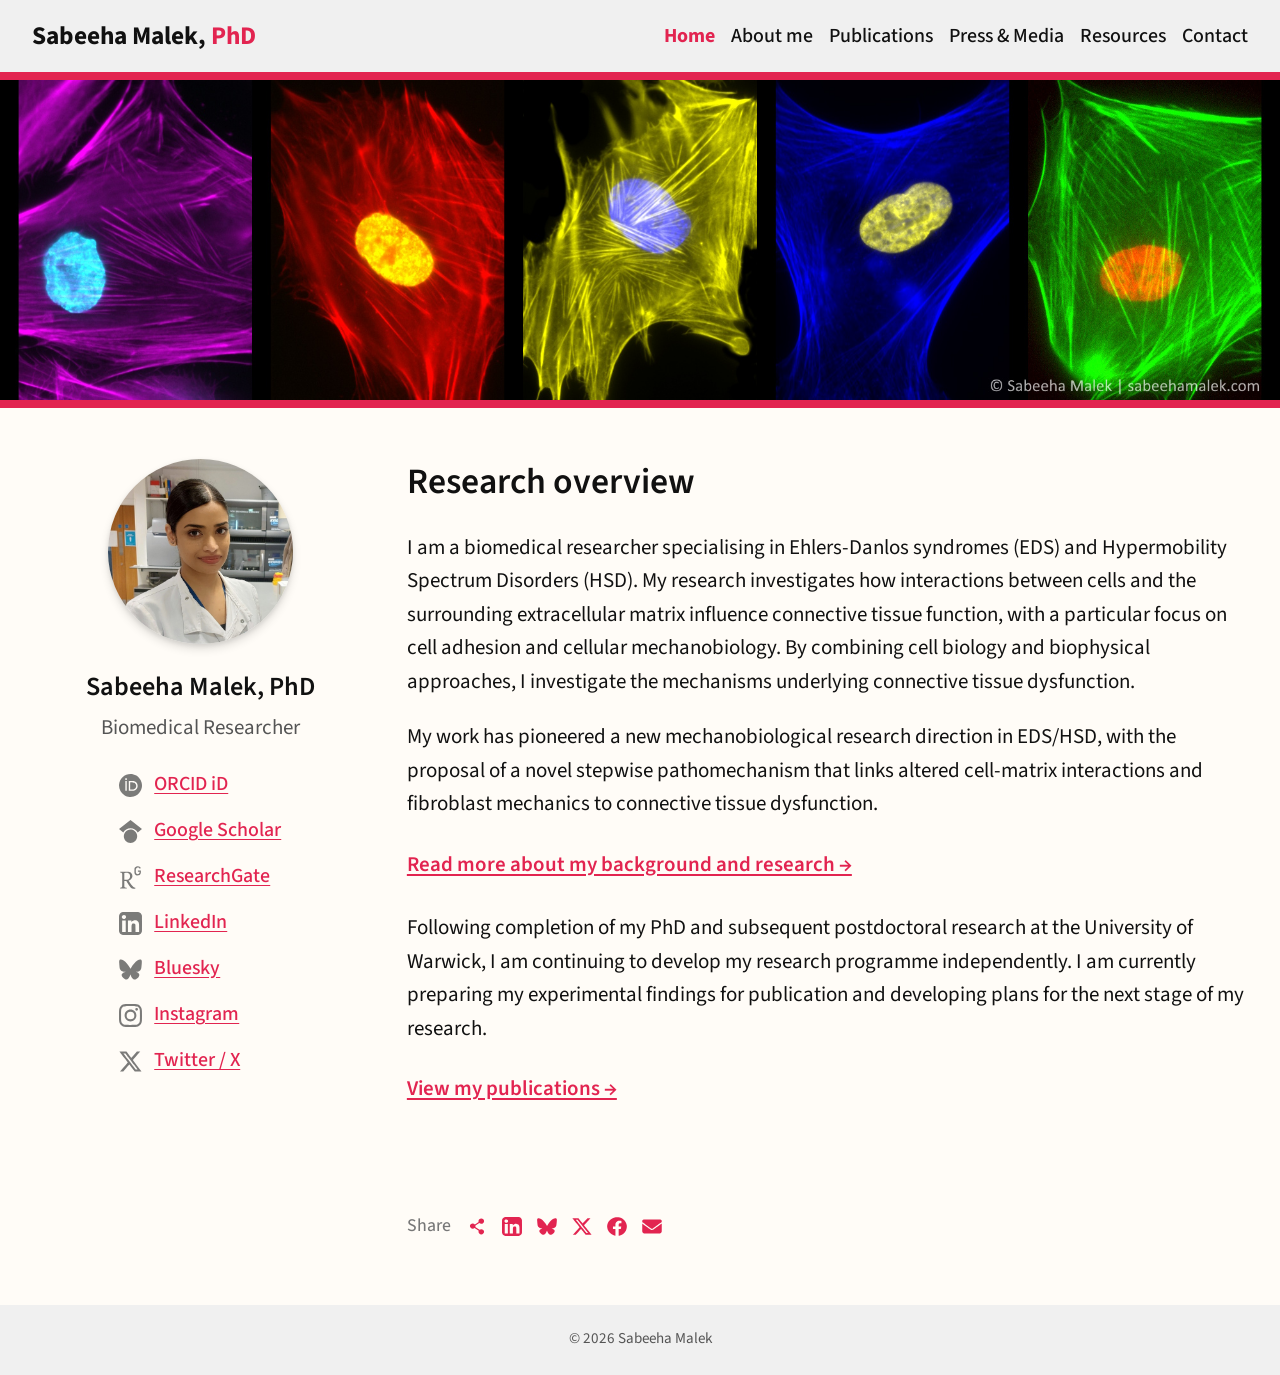
==== commit d90f6fe6: "Enhance keyboard navigation for modal and menus" ====
--- a/index.html
+++ b/index.html
@@ -498,20 +498,70 @@
         }
     });
 
-    /* Close open menus with the Escape key */
-
-    document.addEventListener("keydown", function (event) {
-        if (event.key === "Escape") {
-            if (followModal.classList.contains("is-open")) {
-                closeFollowModalPopup();
-            }
-
-            if (navbar.classList.contains("menu-open")) {
-                closeMenu();
-                menuButton.focus();
-            }
+    /* Handle Escape and keyboard focus in open menus */
+
+document.addEventListener("keydown", function (event) {
+
+    /* Close open menus when Escape is pressed */
+    if (event.key === "Escape") {
+        if (followModal.classList.contains("is-open")) {
+            closeFollowModalPopup();
         }
-    });
+
+        if (navbar.classList.contains("menu-open")) {
+            closeMenu();
+            menuButton.focus();
+        }
+
+        return;
+    }
+
+    /* Trap keyboard focus inside the Follow me panel */
+    if (
+        event.key !== "Tab" ||
+        !followModal.classList.contains("is-open")
+    ) {
+        return;
+    }
+
+    /* Find the buttons and links inside the panel */
+    const focusableElements = Array.from(
+        followModal.querySelectorAll(
+            'button:not([disabled]), a[href], input:not([disabled]), select:not([disabled]), textarea:not([disabled]), [tabindex]:not([tabindex="-1"])'
+        )
+    ).filter(element => element.getClientRects().length > 0);
+
+    const firstElement = focusableElements[0];
+    const lastElement = focusableElements[focusableElements.length - 1];
+
+    if (!firstElement || !lastElement) {
+        return;
+    }
+
+    /* Shift + Tab from the first element moves to the last */
+    if (
+        event.shiftKey &&
+        (
+            document.activeElement === firstElement ||
+            !followModal.contains(document.activeElement)
+        )
+    ) {
+        event.preventDefault();
+        lastElement.focus();
+    }
+
+    /* Tab from the last element moves to the first */
+    else if (
+        !event.shiftKey &&
+        (
+            document.activeElement === lastElement ||
+            !followModal.contains(document.activeElement)
+        )
+    ) {
+        event.preventDefault();
+        firstElement.focus();
+    }
+});
 });
     
 </script>
